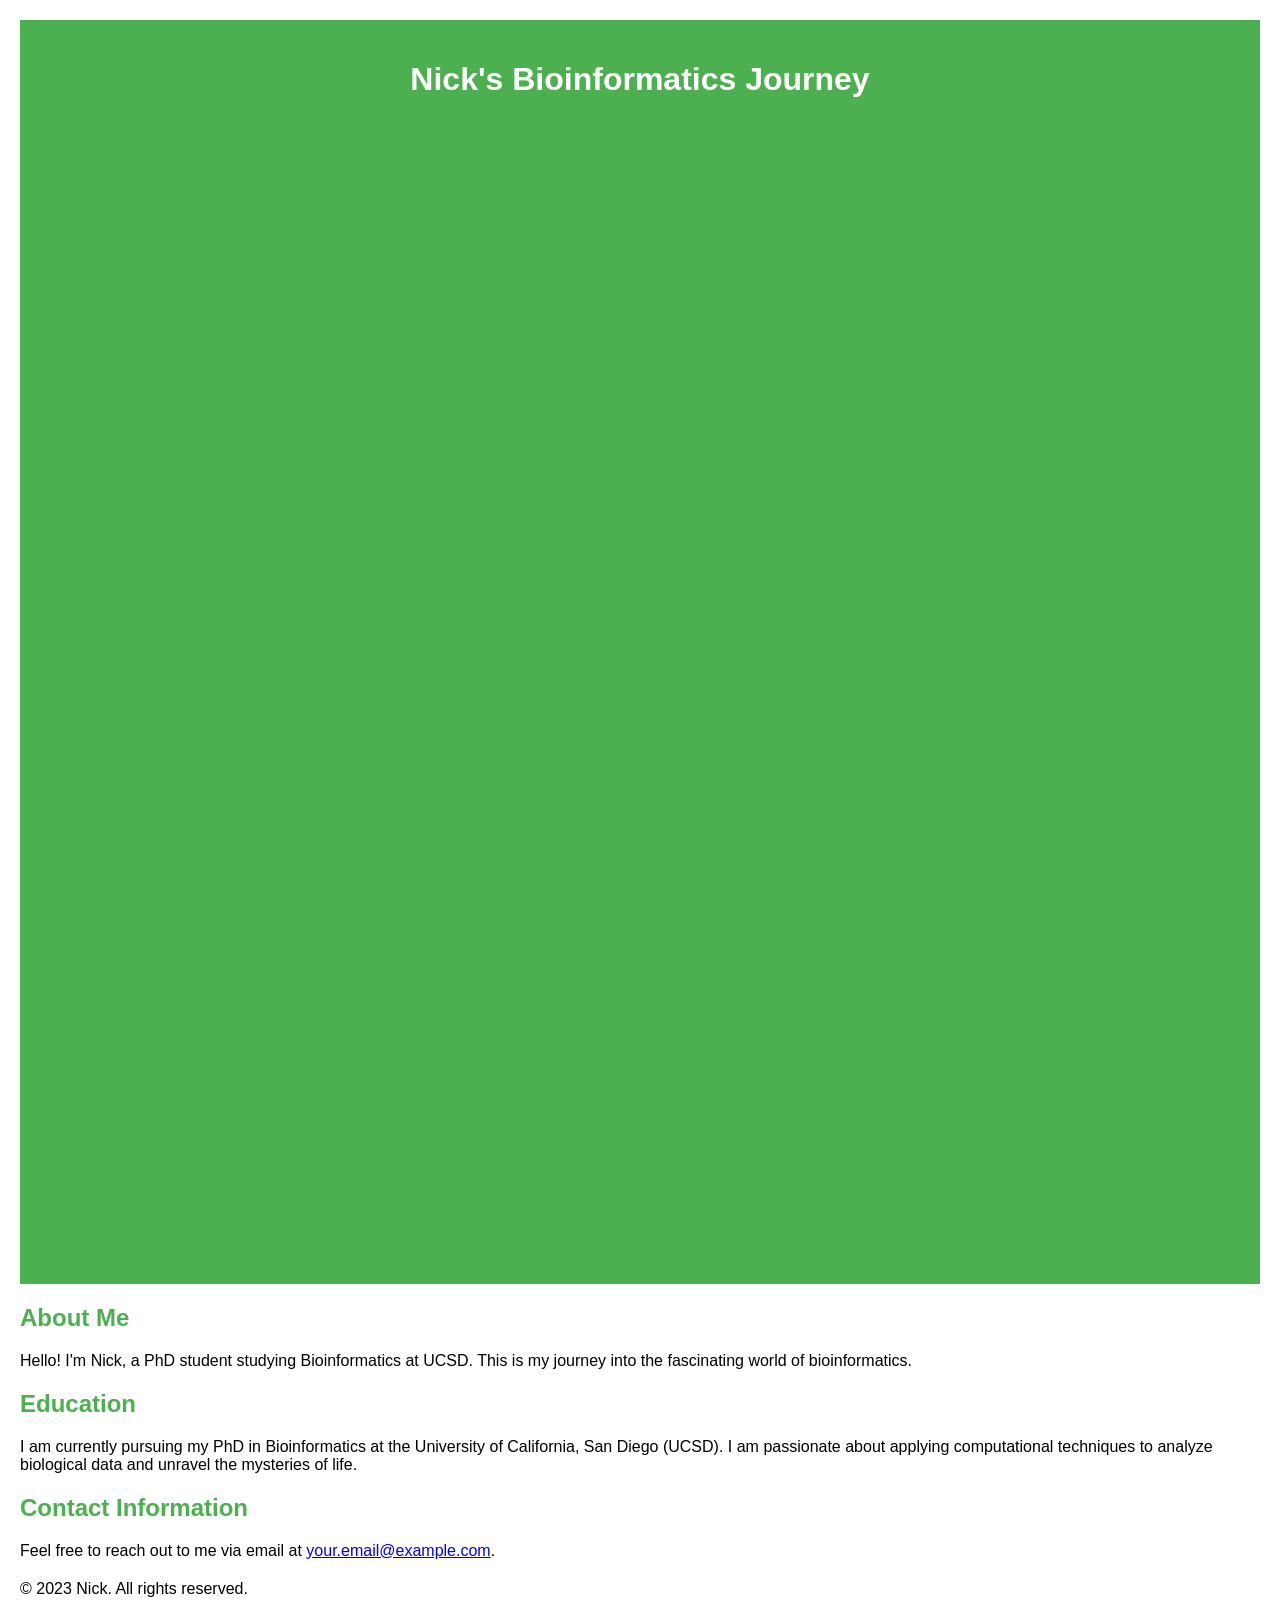
==== index.html @ 761d7674 "Renamed index" ====
<!DOCTYPE html>
<html lang="en">

<head>
    <meta charset="UTF-8">
    <meta name="viewport" content="width=device-width, initial-scale=1.0">
    <title>Nick's Bioinformatics Journey</title>
    <style>
        body {
            font-family: Arial, sans-serif;
            margin: 20px;
        }

        header {
            text-align: center;
            padding: 20px;
            background-color: #4CAF50;
            color: white;
        }

        h1 {
            color: white; /* Adjusted title text color */
        }

        iframe {
            width: 100%;
            height: 1100px;
            border: none;
            margin: 20px 0;
        }

        section {
            margin: 20px 0;
        }

        h2 {
            color: #4CAF50;
        }
    </style>
</head>

<body>
    <header>
        <h1>Nick's Bioinformatics Journey</h1>
        <iframe src="https://nick33333.github.io/" width="100%" height="1100px" frameborder="0" scrolling="no"></iframe>
    </header>

    <section>
        <h2>About Me</h2>
        <p>Hello! I'm Nick, a PhD student studying Bioinformatics at UCSD. This is my journey into the fascinating world of bioinformatics.</p>
    </section>

    <section>
        <h2>Education</h2>
        <p>I am currently pursuing my PhD in Bioinformatics at the University of California, San Diego (UCSD). I am passionate about applying computational techniques to analyze biological data and unravel the mysteries of life.</p>
    </section>

    <section>
        <h2>Contact Information</h2>
        <p>Feel free to reach out to me via email at <a href="mailto:your.email@example.com">your.email@example.com</a>.</p>
    </section>

    <footer>
        <p>&copy; 2023 Nick. All rights reserved.</p>
    </footer>
</
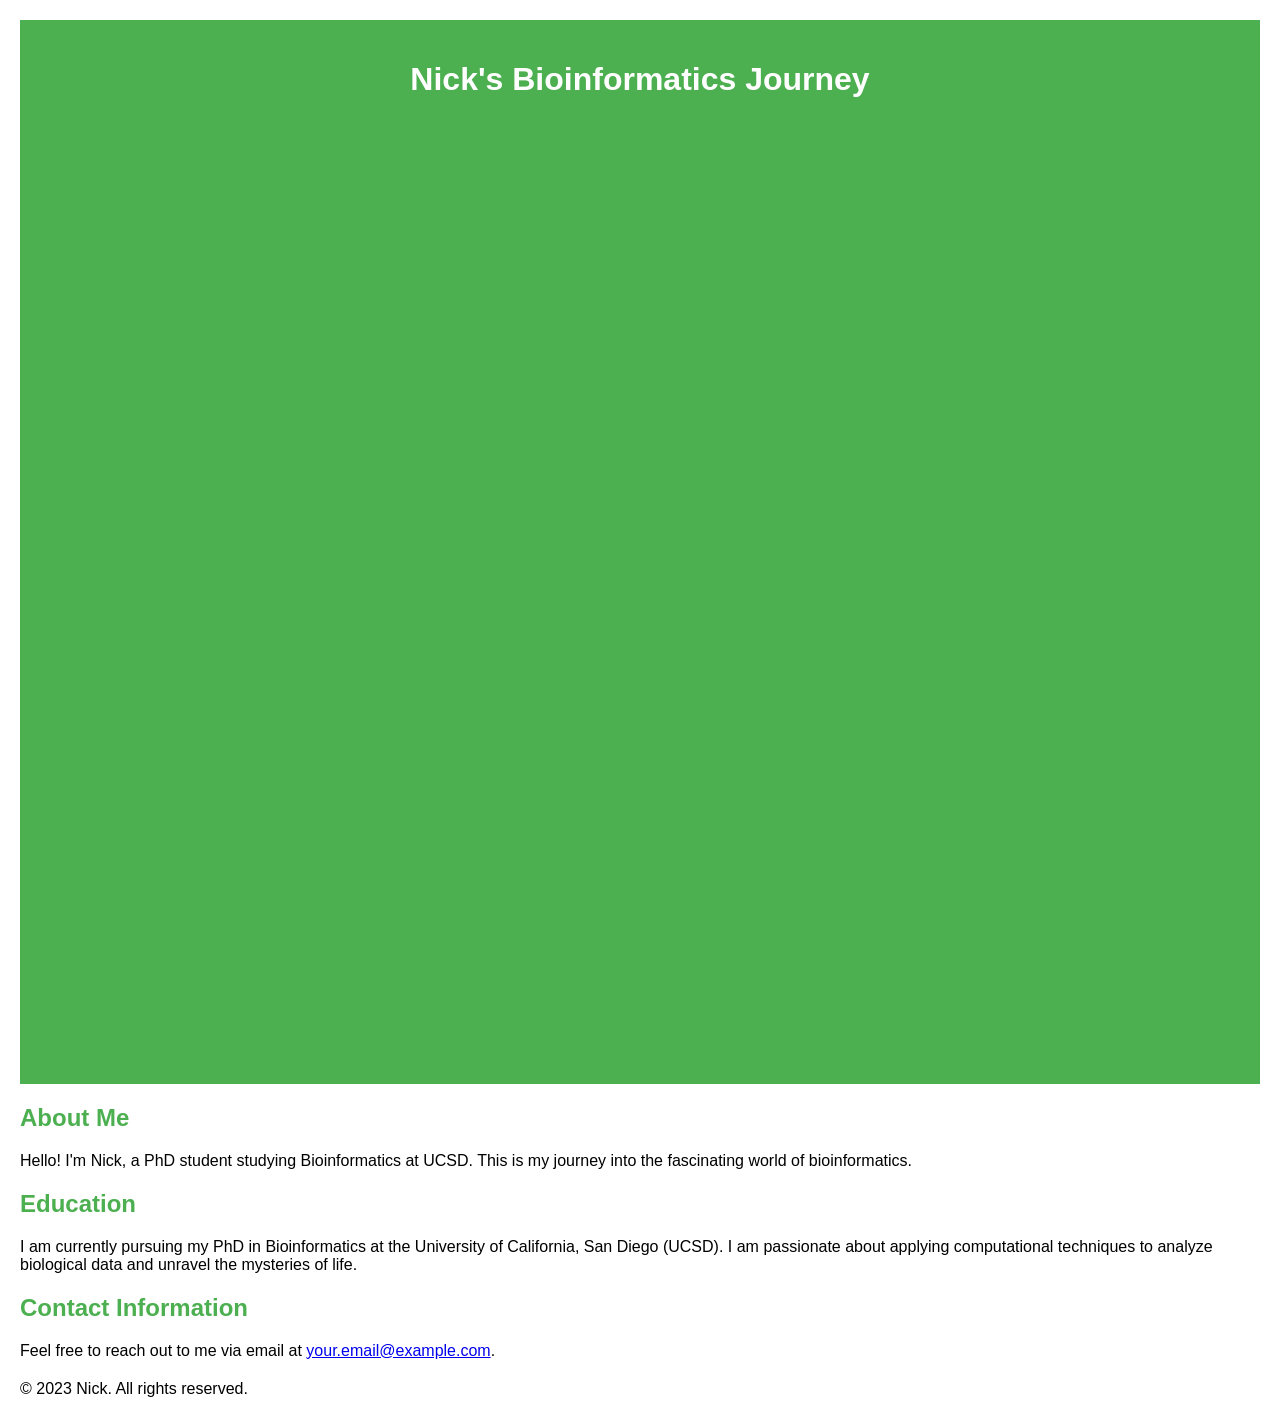
==== commit 0552b84f: "Update index.html" ====
--- a/index.html
+++ b/index.html
@@ -23,8 +23,8 @@
         }
 
         iframe {
-            width: 100%;
-            height: 1100px;
+            width: 80%;
+            height: 900px;
             border: none;
             margin: 20px 0;
         }
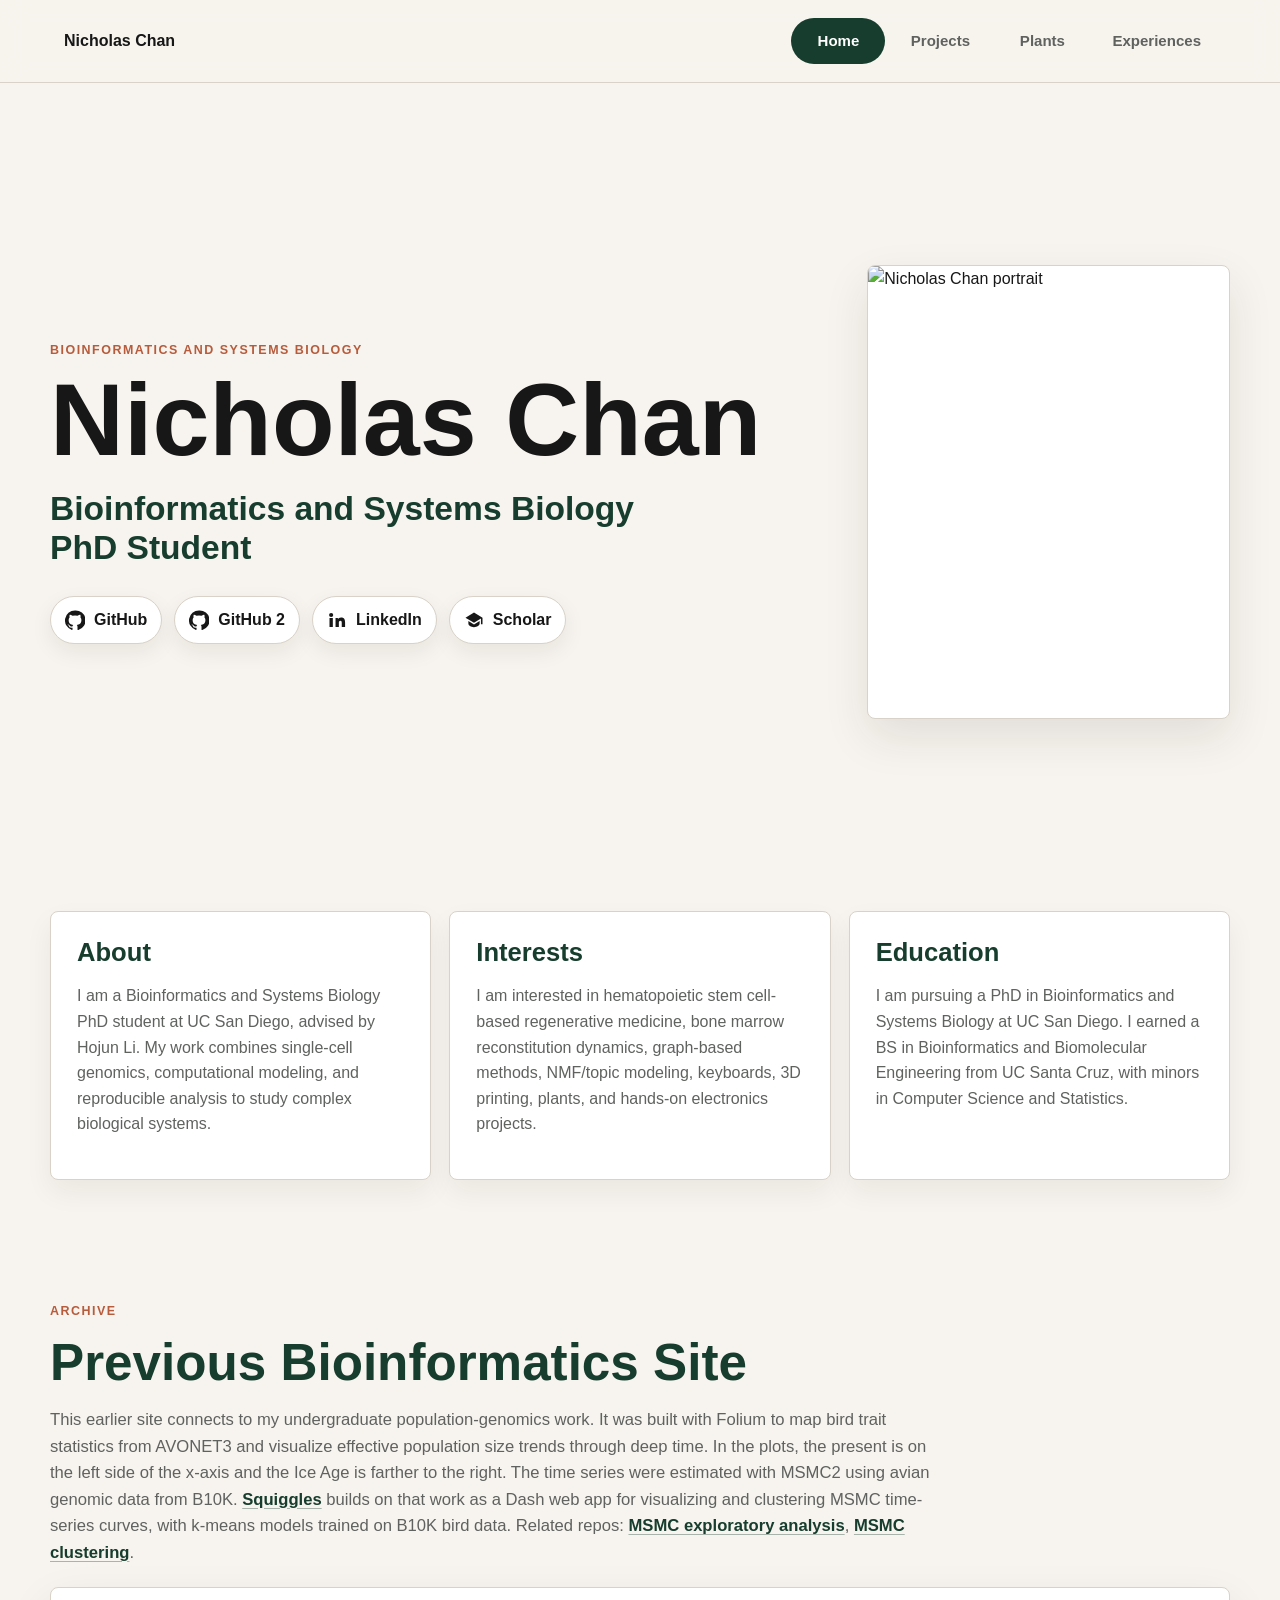
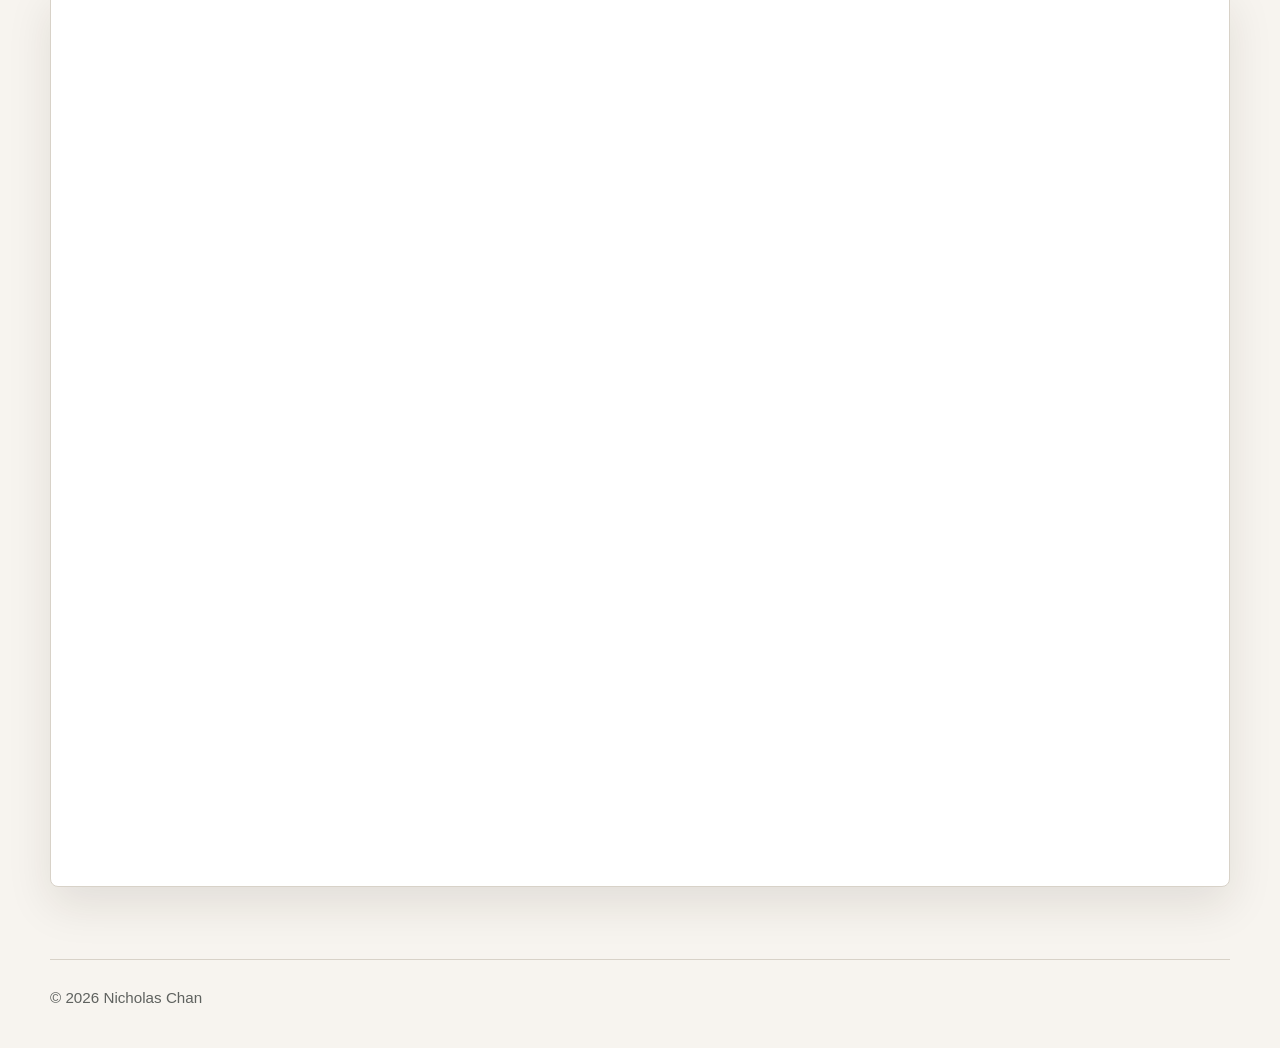
==== commit bb1080e3: "Build out personal website" ====
--- a/index.html
+++ b/index.html
@@ -4,63 +4,87 @@
 <head>
     <meta charset="UTF-8">
     <meta name="viewport" content="width=device-width, initial-scale=1.0">
-    <title>Nick's Bioinformatics Journey</title>
-    <style>
-        body {
-            font-family: Arial, sans-serif;
-            margin: 20px;
-        }
-
-        header {
-            text-align: center;
-            padding: 20px;
-            background-color: #4CAF50;
-            color: white;
-        }
-
-        h1 {
-            color: white; /* Adjusted title text color */
-        }
-
-        iframe {
-            width: 80%;
-            height: 900px;
-            border: none;
-            margin: 20px 0;
-        }
-
-        section {
-            margin: 20px 0;
-        }
-
-        h2 {
-            color: #4CAF50;
-        }
-    </style>
+    <title>Nicholas Chan | Bioinformatics PhD Student</title>
+    <link rel="stylesheet" href="styles.css">
 </head>
 
 <body>
-    <header>
-        <h1>Nick's Bioinformatics Journey</h1>
-        <iframe src="https://nick33333.github.io/" width="100%" height="1100px" frameborder="0" scrolling="no"></iframe>
+    <header class="site-header">
+        <a class="brand" href="index.html">Nicholas Chan</a>
+        <nav class="tabs" aria-label="Primary navigation">
+            <a class="tab active" href="index.html">Home</a>
+            <a class="tab" href="projects.html">Projects</a>
+            <a class="tab" href="plants.html">Plants</a>
+            <a class="tab" href="experiences.html">Experiences</a>
+        </nav>
     </header>
 
-    <section>
-        <h2>About Me</h2>
-        <p>Hello! I'm Nick, a PhD student studying Bioinformatics at UCSD. This is my journey into the fascinating world of bioinformatics.</p>
-    </section>
+    <main>
+        <section class="hero">
+            <div class="hero-copy">
+                <p class="eyebrow">Bioinformatics and Systems Biology</p>
+                <h1>Nicholas Chan</h1>
+                <p class="position">Bioinformatics and Systems Biology PhD Student</p>
+                <div class="social-links" aria-label="Profile links">
+                    <a href="https://github.com/nickchan7777777?tab=repositories" aria-label="GitHub profile for nickchan7777777">
+                        <svg viewBox="0 0 24 24" aria-hidden="true">
+                            <path d="M12 .5a12 12 0 0 0-3.79 23.39c.6.11.82-.26.82-.58v-2.04c-3.34.73-4.04-1.42-4.04-1.42-.55-1.38-1.34-1.75-1.34-1.75-1.09-.75.08-.74.08-.74 1.2.08 1.84 1.24 1.84 1.24 1.08 1.84 2.82 1.31 3.51 1 .11-.78.42-1.31.76-1.61-2.67-.3-5.47-1.33-5.47-5.93 0-1.31.47-2.38 1.24-3.22-.12-.3-.54-1.53.12-3.18 0 0 1-.32 3.3 1.23a11.42 11.42 0 0 1 6.01 0c2.29-1.55 3.3-1.23 3.3-1.23.66 1.65.24 2.88.12 3.18.77.84 1.23 1.91 1.23 3.22 0 4.61-2.81 5.62-5.49 5.92.43.37.81 1.1.81 2.22v3.29c0 .32.22.69.83.57A12 12 0 0 0 12 .5Z"/>
+                        </svg>
+                        GitHub
+                    </a>
+                    <a href="https://github.com/nick33333?tab=repositories" aria-label="GitHub profile for nick33333">
+                        <svg viewBox="0 0 24 24" aria-hidden="true">
+                            <path d="M12 .5a12 12 0 0 0-3.79 23.39c.6.11.82-.26.82-.58v-2.04c-3.34.73-4.04-1.42-4.04-1.42-.55-1.38-1.34-1.75-1.34-1.75-1.09-.75.08-.74.08-.74 1.2.08 1.84 1.24 1.84 1.24 1.08 1.84 2.82 1.31 3.51 1 .11-.78.42-1.31.76-1.61-2.67-.3-5.47-1.33-5.47-5.93 0-1.31.47-2.38 1.24-3.22-.12-.3-.54-1.53.12-3.18 0 0 1-.32 3.3 1.23a11.42 11.42 0 0 1 6.01 0c2.29-1.55 3.3-1.23 3.3-1.23.66 1.65.24 2.88.12 3.18.77.84 1.23 1.91 1.23 3.22 0 4.61-2.81 5.62-5.49 5.92.43.37.81 1.1.81 2.22v3.29c0 .32.22.69.83.57A12 12 0 0 0 12 .5Z"/>
+                        </svg>
+                        GitHub 2
+                    </a>
+                    <a href="https://www.linkedin.com/in/nick-chan-297449174/" aria-label="LinkedIn profile">
+                        <svg viewBox="0 0 24 24" aria-hidden="true">
+                            <path d="M4.98 3.5a2.5 2.5 0 1 1 0 5 2.5 2.5 0 0 1 0-5ZM3 9.5h4v11H3v-11Zm6.25 0h3.83v1.5h.06c.53-1.01 1.84-2.08 3.78-2.08 4.04 0 4.78 2.66 4.78 6.12v5.46h-4v-4.84c0-1.15-.02-2.64-1.61-2.64-1.61 0-1.86 1.26-1.86 2.56v4.92h-3.98v-11Z"/>
+                        </svg>
+                        LinkedIn
+                    </a>
+                    <a href="https://scholar.google.com/citations?user=asybickAAAAJ&hl=en&authuser=1" aria-label="Google Scholar profile">
+                        <svg viewBox="0 0 24 24" aria-hidden="true">
+                            <path d="M12 3 1.8 9.2 12 15.4l8.35-5.08V17h1.85V9.2L12 3Zm0 14.3L5.25 13.2v3.1c0 2.37 3.03 4.3 6.75 4.3s6.75-1.93 6.75-4.3v-3.1L12 17.3Z"/>
+                        </svg>
+                        Scholar
+                    </a>
+                </div>
+            </div>
+            <div class="portrait-slot">
+                <img src="pics/nick_profile.png" alt="Nicholas Chan portrait">
+            </div>
+        </section>
 
-    <section>
-        <h2>Education</h2>
-        <p>I am currently pursuing my PhD in Bioinformatics at the University of California, San Diego (UCSD). I am passionate about applying computational techniques to analyze biological data and unravel the mysteries of life.</p>
-    </section>
+        <section class="bio-grid" aria-label="Biography">
+            <article>
+                <h2>About</h2>
+                <p>I am a Bioinformatics and Systems Biology PhD student at UC San Diego, advised by Hojun Li. My work combines single-cell genomics, computational modeling, and reproducible analysis to study complex biological systems.</p>
+            </article>
+            <article>
+                <h2>Interests</h2>
+                <p>I am interested in hematopoietic stem cell-based regenerative medicine, bone marrow reconstitution dynamics, graph-based methods, NMF/topic modeling, keyboards, 3D printing, plants, and hands-on electronics projects.</p>
+            </article>
+            <article>
+                <h2>Education</h2>
+                <p>I am pursuing a PhD in Bioinformatics and Systems Biology at UC San Diego. I earned a BS in Bioinformatics and Biomolecular Engineering from UC Santa Cruz, with minors in Computer Science and Statistics.</p>
+            </article>
+        </section>
 
-    <section>
-        <h2>Contact Information</h2>
-        <p>Feel free to reach out to me via email at <a href="mailto:your.email@example.com">your.email@example.com</a>.</p>
-    </section>
+        <section class="embedded-site" aria-labelledby="embedded-title">
+            <div class="section-heading">
+                <p class="eyebrow">Archive</p>
+                <h2 id="embedded-title">Previous Bioinformatics Site</h2>
+                <p class="section-caption">This earlier site connects to my undergraduate population-genomics work. It was built with Folium to map bird trait statistics from AVONET3 and visualize effective population size trends through deep time. In the plots, the present is on the left side of the x-axis and the Ice Age is farther to the right. The time series were estimated with MSMC2 using avian genomic data from B10K. <a href="https://github.com/nick33333/squiggles">Squiggles</a> builds on that work as a Dash web app for visualizing and clustering MSMC time-series curves, with k-means models trained on B10K bird data. Related repos: <a href="https://github.com/nick33333/MSMC_exploratory_analysis">MSMC exploratory analysis</a>, <a href="https://github.com/nick33333/MSMC_clustering">MSMC clustering</a>.</p>
+            </div>
+            <iframe src="https://nick33333.github.io/" title="Embedded bioinformatics journey website" scrolling="no"></iframe>
+        </section>
+    </main>
 
     <footer>
-        <p>&copy; 2023 Nick. All rights reserved.</p>
+        <p>&copy; 2026 Nicholas Chan</p>
     </footer>
-</
+</body>
+
+</html>
--- a/styles.css
+++ b/styles.css
@@ -0,0 +1,561 @@
+:root {
+    --bg: #f7f4ef;
+    --surface: #ffffff;
+    --ink: #171717;
+    --muted: #5f625f;
+    --line: #d8d2c8;
+    --green: #2f6b4f;
+    --green-dark: #163d2d;
+    --clay: #b65b3b;
+    --blue: #2f5e88;
+    --shadow: 0 18px 45px rgba(35, 29, 20, 0.1);
+}
+
+* {
+    box-sizing: border-box;
+}
+
+body {
+    margin: 0;
+    background: var(--bg);
+    color: var(--ink);
+    font-family: Arial, Helvetica, sans-serif;
+    line-height: 1.6;
+}
+
+a {
+    color: inherit;
+}
+
+.site-header {
+    position: sticky;
+    top: 0;
+    z-index: 10;
+    display: flex;
+    align-items: center;
+    justify-content: space-between;
+    gap: 24px;
+    padding: 18px clamp(18px, 5vw, 64px);
+    background: rgba(247, 244, 239, 0.94);
+    border-bottom: 1px solid var(--line);
+    backdrop-filter: blur(12px);
+}
+
+.brand {
+    font-weight: 800;
+    text-decoration: none;
+    letter-spacing: 0;
+}
+
+.tabs {
+    display: flex;
+    align-items: center;
+    gap: 8px;
+}
+
+.tab {
+    min-width: 94px;
+    padding: 10px 14px;
+    border: 1px solid transparent;
+    border-radius: 999px;
+    color: var(--muted);
+    font-size: 0.94rem;
+    font-weight: 700;
+    text-align: center;
+    text-decoration: none;
+}
+
+.tab:hover,
+.tab.active {
+    background: var(--green-dark);
+    color: #fff;
+}
+
+main {
+    width: min(1180px, calc(100% - 36px));
+    margin: 0 auto;
+}
+
+.hero {
+    display: grid;
+    grid-template-columns: minmax(0, 1.35fr) minmax(260px, 0.65fr);
+    gap: clamp(28px, 5vw, 72px);
+    align-items: center;
+    min-height: calc(100vh - 82px);
+    padding: clamp(42px, 8vw, 88px) 0;
+}
+
+.hero-copy h1,
+.page-intro h1 {
+    max-width: 780px;
+    margin: 0;
+    color: var(--ink);
+    font-size: clamp(3.2rem, 8vw, 7.2rem);
+    line-height: 0.92;
+    letter-spacing: 0;
+}
+
+.eyebrow,
+.project-type,
+.experience-date {
+    margin: 0 0 12px;
+    color: var(--clay);
+    font-size: 0.78rem;
+    font-weight: 800;
+    letter-spacing: 0.12em;
+    text-transform: uppercase;
+}
+
+.position {
+    max-width: 650px;
+    margin: 22px 0 28px;
+    color: var(--green-dark);
+    font-size: clamp(1.25rem, 3vw, 2.1rem);
+    font-weight: 800;
+    line-height: 1.18;
+}
+
+.social-links {
+    display: flex;
+    flex-wrap: wrap;
+    gap: 12px;
+}
+
+.social-links a {
+    display: inline-flex;
+    align-items: center;
+    gap: 9px;
+    min-height: 44px;
+    padding: 10px 14px;
+    border: 1px solid var(--line);
+    border-radius: 999px;
+    background: var(--surface);
+    color: var(--ink);
+    font-weight: 800;
+    text-decoration: none;
+    box-shadow: 0 8px 22px rgba(35, 29, 20, 0.07);
+}
+
+.social-links svg {
+    width: 20px;
+    height: 20px;
+    fill: currentColor;
+}
+
+.portrait-slot {
+    aspect-ratio: 4 / 5;
+    width: min(100%, 390px);
+    justify-self: end;
+    border: 1px solid var(--line);
+    border-radius: 8px;
+    background: var(--surface);
+    overflow: hidden;
+    box-shadow: var(--shadow);
+}
+
+.portrait-slot img {
+    width: 100%;
+    height: 100%;
+    display: block;
+    object-fit: cover;
+}
+
+.bio-grid {
+    display: grid;
+    grid-template-columns: repeat(3, minmax(0, 1fr));
+    gap: 18px;
+    padding: 10px 0 clamp(48px, 8vw, 86px);
+}
+
+.bio-grid article {
+    min-height: 210px;
+    padding: 26px;
+    border: 1px solid var(--line);
+    border-radius: 8px;
+    background: var(--surface);
+    box-shadow: 0 12px 28px rgba(35, 29, 20, 0.06);
+}
+
+h2 {
+    margin: 0 0 12px;
+    color: var(--green-dark);
+    font-size: clamp(1.35rem, 2vw, 1.8rem);
+    line-height: 1.15;
+}
+
+p {
+    color: var(--muted);
+}
+
+.embedded-site {
+    padding: 36px 0 72px;
+}
+
+.section-heading {
+    margin-bottom: 20px;
+}
+
+.section-heading h2 {
+    font-size: clamp(2rem, 4vw, 3.6rem);
+}
+
+.section-caption {
+    max-width: 900px;
+    margin: 14px 0 0;
+    font-size: 1.04rem;
+}
+
+.section-caption a,
+.project-copy a {
+    color: var(--green-dark);
+    font-weight: 800;
+    text-decoration-color: rgba(22, 61, 45, 0.35);
+    text-underline-offset: 3px;
+}
+
+iframe {
+    display: block;
+    width: 100%;
+    min-height: 900px;
+    border: 1px solid var(--line);
+    border-radius: 8px;
+    background: var(--surface);
+    box-shadow: var(--shadow);
+}
+
+.page-intro {
+    padding: clamp(54px, 10vw, 112px) 0 clamp(28px, 6vw, 64px);
+}
+
+.page-intro p:last-child {
+    max-width: 720px;
+    margin: 24px 0 0;
+    font-size: 1.15rem;
+}
+
+.project-stack {
+    display: grid;
+    gap: 36px;
+    padding-bottom: 84px;
+}
+
+.project-row,
+.plant-feature {
+    display: grid;
+    grid-template-columns: minmax(0, 0.92fr) minmax(300px, 1.08fr);
+    gap: clamp(20px, 4vw, 52px);
+    align-items: center;
+    padding: clamp(18px, 3vw, 32px);
+    border: 1px solid var(--line);
+    border-radius: 8px;
+    background: var(--surface);
+    box-shadow: 0 14px 34px rgba(35, 29, 20, 0.07);
+}
+
+.project-row.reverse .project-copy {
+    order: 2;
+}
+
+.project-row.reverse .carousel {
+    order: 1;
+}
+
+.project-copy h2 {
+    margin-bottom: 14px;
+    font-size: clamp(2rem, 4vw, 4rem);
+}
+
+.project-copy p:last-child {
+    margin: 0;
+    font-size: 1.05rem;
+}
+
+.carousel {
+    position: relative;
+    min-height: 330px;
+    border: 1px solid var(--line);
+    border-radius: 6px;
+    background: #eee9df;
+    overflow: hidden;
+}
+
+.carousel.large {
+    min-height: 520px;
+}
+
+.carousel-track {
+    position: absolute;
+    inset: 0;
+}
+
+.carousel-track img {
+    position: absolute;
+    inset: 0;
+    display: block;
+    width: 100%;
+    height: 100%;
+    min-height: 330px;
+    object-fit: cover;
+    opacity: 0;
+    transition: opacity 180ms ease;
+}
+
+.carousel-track img[src*="CAD"],
+.carousel-track img[src*="Onshape"] {
+    object-fit: contain;
+    padding: 18px;
+    background: #fff;
+}
+
+.carousel-track img.rotate-ccw {
+    width: 100%;
+    height: 100%;
+    object-fit: contain;
+    padding: 18px;
+    background: #eee9df;
+    transform: rotate(-90deg);
+}
+
+.carousel.large .carousel-track img {
+    min-height: 520px;
+}
+
+.carousel-track img.active {
+    opacity: 1;
+}
+
+.carousel-controls {
+    position: absolute;
+    right: 14px;
+    bottom: 14px;
+    display: flex;
+    align-items: center;
+    gap: 8px;
+    padding: 8px;
+    border: 1px solid rgba(255, 255, 255, 0.38);
+    border-radius: 999px;
+    background: rgba(23, 23, 23, 0.72);
+    color: #fff;
+    backdrop-filter: blur(10px);
+}
+
+.carousel-controls button {
+    display: grid;
+    place-items: center;
+    width: 34px;
+    height: 34px;
+    border: 0;
+    border-radius: 999px;
+    background: rgba(255, 255, 255, 0.18);
+    color: #fff;
+    font-size: 1rem;
+    font-weight: 800;
+    cursor: pointer;
+}
+
+.carousel-controls button:hover {
+    background: rgba(255, 255, 255, 0.28);
+}
+
+.carousel-controls span {
+    min-width: 46px;
+    color: #fff;
+    font-size: 0.82rem;
+    font-weight: 800;
+    text-align: center;
+}
+
+.plant-feature {
+    margin-bottom: 84px;
+}
+
+.plant-copy h2 {
+    margin-bottom: 14px;
+    font-size: clamp(2rem, 4vw, 4rem);
+}
+
+.plant-copy p:last-child {
+    margin: 0;
+    font-size: 1.05rem;
+}
+
+.timeline {
+    position: relative;
+    display: grid;
+    gap: 28px;
+    padding-bottom: 84px;
+}
+
+.timeline::before {
+    content: "";
+    position: absolute;
+    top: 8px;
+    bottom: 84px;
+    left: 15px;
+    width: 2px;
+    background: var(--line);
+}
+
+.timeline-period {
+    position: relative;
+    display: grid;
+    grid-template-columns: 32px minmax(0, 1fr);
+    gap: 22px;
+}
+
+.timeline-marker {
+    position: relative;
+    z-index: 1;
+    width: 32px;
+    height: 32px;
+    border: 7px solid var(--bg);
+    border-radius: 999px;
+    background: var(--green-dark);
+    box-shadow: inset 0 0 0 2px var(--surface);
+}
+
+.timeline-content {
+    padding: 28px;
+    border: 1px solid var(--line);
+    border-radius: 8px;
+    background: var(--surface);
+    box-shadow: 0 14px 34px rgba(35, 29, 20, 0.07);
+}
+
+.timeline-content > p:last-of-type {
+    max-width: 850px;
+}
+
+.timeline-items {
+    display: grid;
+    gap: 0;
+    margin: 26px 0 0 24px;
+    border-top: 1px solid var(--line);
+}
+
+.timeline-items section {
+    display: grid;
+    grid-template-columns: minmax(180px, 0.36fr) minmax(0, 0.64fr);
+    gap: 20px;
+    padding: 18px 0;
+    border-bottom: 1px solid var(--line);
+}
+
+.timeline-items h3 {
+    grid-column: 1;
+    margin: 0;
+    color: var(--green-dark);
+    font-size: 1.08rem;
+    line-height: 1.2;
+}
+
+.timeline-items section > p:first-child {
+    grid-column: 1;
+    margin-bottom: 6px;
+}
+
+.timeline-items section > p:last-child {
+    grid-column: 2;
+    grid-row: 1 / span 2;
+    align-self: center;
+}
+
+.timeline-items p:last-child {
+    margin-bottom: 0;
+}
+
+footer {
+    width: min(1180px, calc(100% - 36px));
+    margin: 0 auto;
+    padding: 26px 0 38px;
+    border-top: 1px solid var(--line);
+}
+
+footer p {
+    margin: 0;
+    font-size: 0.95rem;
+}
+
+@media (max-width: 820px) {
+    .site-header {
+        position: static;
+        align-items: flex-start;
+        flex-direction: column;
+    }
+
+    .tabs {
+        width: 100%;
+        overflow-x: auto;
+        padding-bottom: 2px;
+    }
+
+    .tab {
+        min-width: 108px;
+    }
+
+    .hero,
+    .project-row,
+    .plant-feature,
+    .timeline-items section,
+    .timeline-items,
+    .bio-grid {
+        grid-template-columns: 1fr;
+    }
+
+    .timeline-items {
+        margin-left: 0;
+    }
+
+    .timeline-items h3,
+    .timeline-items section > p:first-child,
+    .timeline-items section > p:last-child {
+        grid-column: 1;
+        grid-row: auto;
+    }
+
+    .hero {
+        min-height: auto;
+    }
+
+    .portrait-slot {
+        justify-self: stretch;
+        width: 100%;
+        max-width: 420px;
+    }
+
+    .project-row.reverse .project-copy,
+    .project-row.reverse .carousel {
+        order: initial;
+    }
+
+    .carousel,
+    .carousel.large {
+        min-height: 240px;
+    }
+
+    .carousel-track img,
+    .carousel.large .carousel-track img {
+        min-height: 240px;
+    }
+}
+
+@media (max-width: 520px) {
+    main,
+    footer {
+        width: min(100% - 28px, 1180px);
+    }
+
+    .site-header {
+        padding: 16px 14px;
+    }
+
+    .hero-copy h1,
+    .page-intro h1 {
+        font-size: 3rem;
+    }
+
+    .social-links a {
+        flex: 1 1 140px;
+        justify-content: center;
+    }
+}
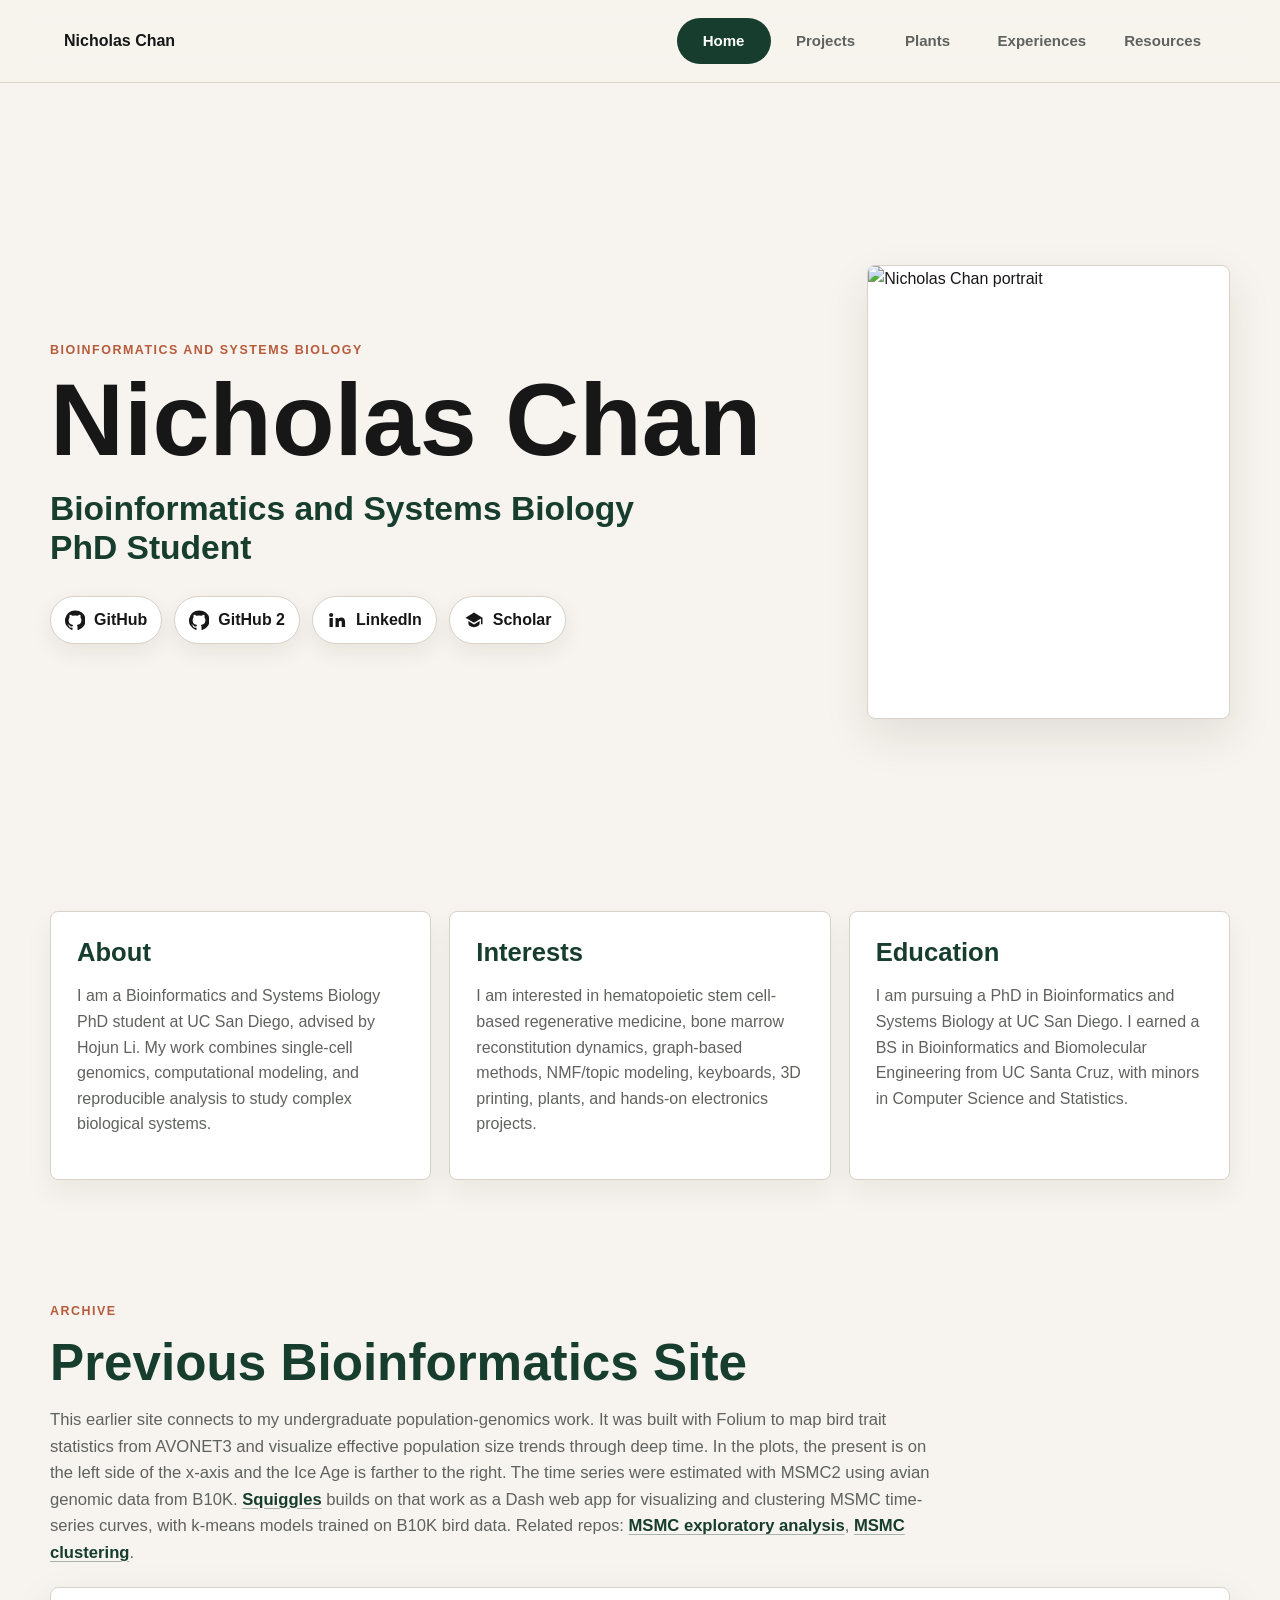
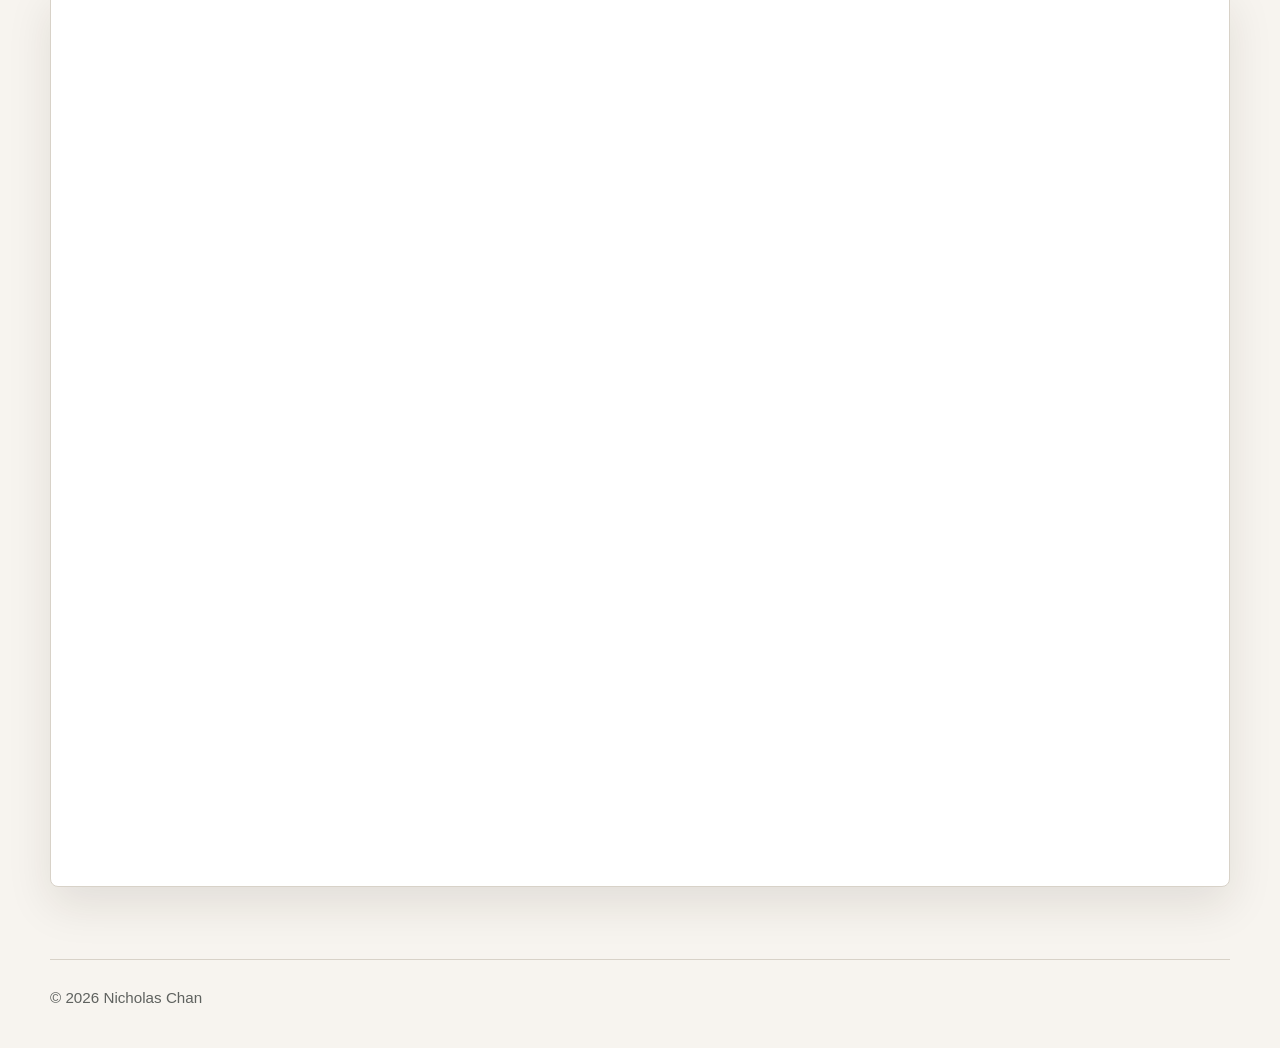
==== commit e0dc3c3f: "Add HPC resource page" ====
--- a/index.html
+++ b/index.html
@@ -16,6 +16,7 @@
             <a class="tab" href="projects.html">Projects</a>
             <a class="tab" href="plants.html">Plants</a>
             <a class="tab" href="experiences.html">Experiences</a>
+            <a class="tab" href="resources.html">Resources</a>
         </nav>
     </header>
 
--- a/styles.css
+++ b/styles.css
@@ -464,6 +464,86 @@
     margin-bottom: 0;
 }
 
+.docs-layout {
+    display: grid;
+    grid-template-columns: 240px minmax(0, 1fr);
+    gap: 34px;
+    align-items: start;
+    padding-bottom: 84px;
+}
+
+.docs-sidebar {
+    position: sticky;
+    top: 92px;
+    display: grid;
+    gap: 8px;
+    padding: 16px;
+    border: 1px solid var(--line);
+    border-radius: 8px;
+    background: var(--surface);
+    box-shadow: 0 12px 28px rgba(35, 29, 20, 0.06);
+}
+
+.docs-sidebar a {
+    padding: 9px 10px;
+    border-radius: 6px;
+    color: var(--muted);
+    font-weight: 800;
+    text-decoration: none;
+}
+
+.docs-sidebar a:hover {
+    background: var(--bg);
+    color: var(--green-dark);
+}
+
+.docs-content {
+    display: grid;
+    gap: 24px;
+}
+
+.docs-content > section {
+    padding: 28px;
+    border: 1px solid var(--line);
+    border-radius: 8px;
+    background: var(--surface);
+    box-shadow: 0 14px 34px rgba(35, 29, 20, 0.07);
+}
+
+.resource-actions {
+    display: flex;
+    flex-wrap: wrap;
+    gap: 12px;
+}
+
+.resource-button {
+    display: inline-flex;
+    align-items: center;
+    justify-content: center;
+    min-height: 44px;
+    padding: 10px 16px;
+    border-radius: 999px;
+    background: var(--green-dark);
+    color: #fff;
+    font-weight: 800;
+    text-decoration: none;
+}
+
+.resource-button.secondary {
+    border: 1px solid var(--line);
+    background: var(--surface);
+    color: var(--green-dark);
+}
+
+.pdf-preview {
+    display: block;
+    width: 100%;
+    min-height: 720px;
+    border: 1px solid var(--line);
+    border-radius: 8px;
+    background: var(--bg);
+}
+
 footer {
     width: min(1180px, calc(100% - 36px));
     margin: 0 auto;
@@ -496,6 +576,7 @@
     .hero,
     .project-row,
     .plant-feature,
+    .docs-layout,
     .timeline-items section,
     .timeline-items,
     .bio-grid {
@@ -513,6 +594,14 @@
         grid-row: auto;
     }
 
+    .docs-sidebar {
+        position: static;
+    }
+
+    .pdf-preview {
+        min-height: 520px;
+    }
+
     .hero {
         min-height: auto;
     }
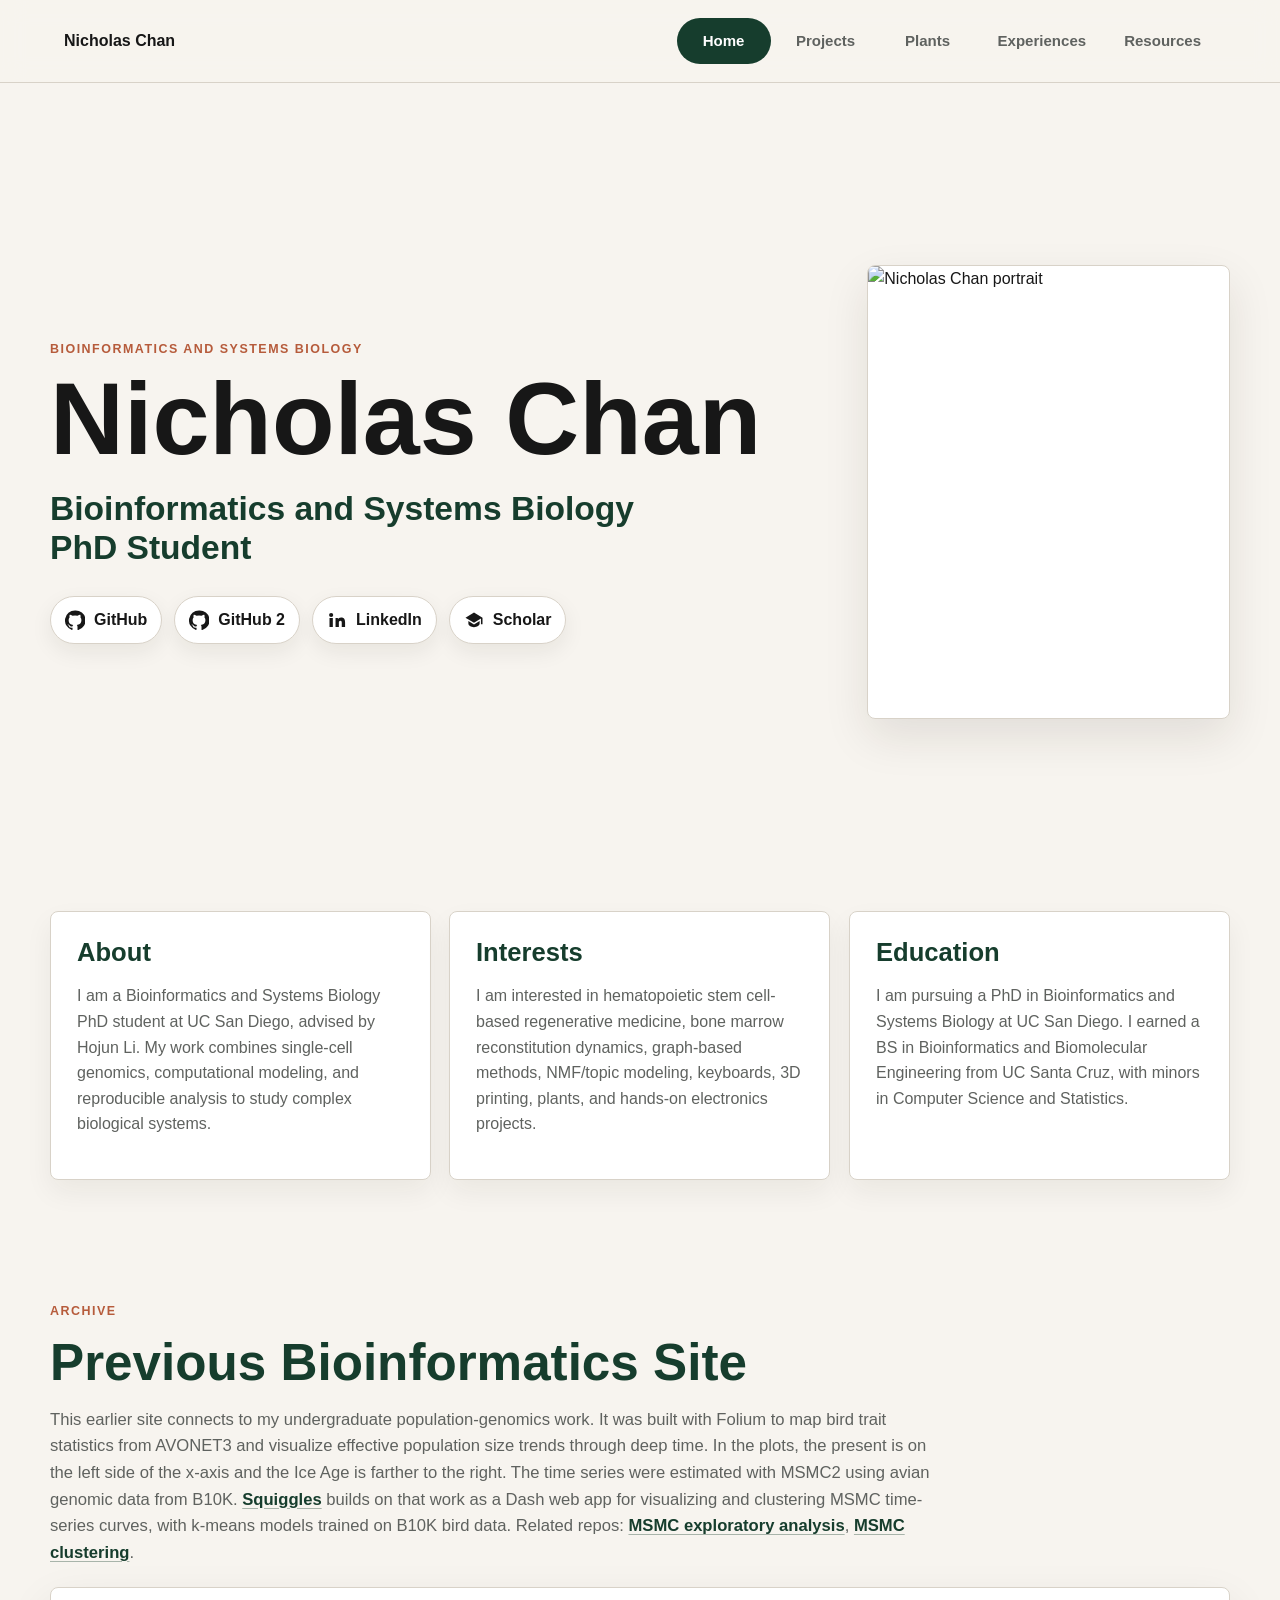
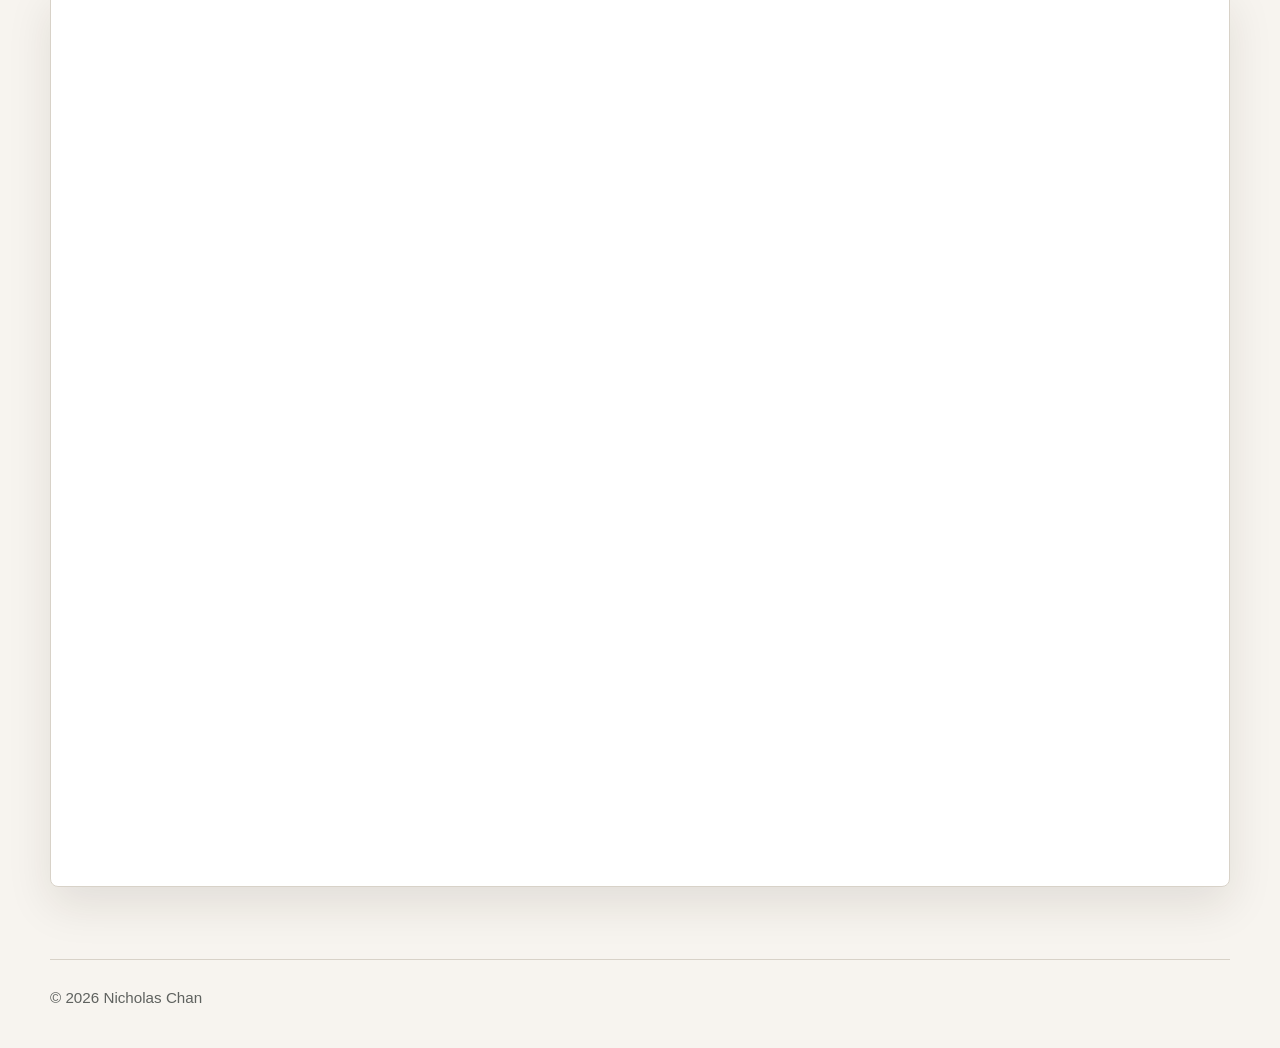
==== commit 1650f620: "Add scroll reveal animations" ====
--- a/index.html
+++ b/index.html
@@ -86,6 +86,7 @@
     <footer>
         <p>&copy; 2026 Nicholas Chan</p>
     </footer>
+    <script src="site.js"></script>
 </body>
 
 </html>
--- a/styles.css
+++ b/styles.css
@@ -544,6 +544,21 @@
     background: var(--bg);
 }
 
+[data-reveal] {
+    opacity: 0;
+    transform: translateY(28px);
+    transition:
+        opacity 700ms ease,
+        transform 700ms ease;
+    transition-delay: var(--reveal-delay, 0ms);
+    will-change: opacity, transform;
+}
+
+[data-reveal].is-visible {
+    opacity: 1;
+    transform: translateY(0);
+}
+
 footer {
     width: min(1180px, calc(100% - 36px));
     margin: 0 auto;
@@ -628,6 +643,15 @@
     }
 }
 
+@media (prefers-reduced-motion: reduce) {
+    [data-reveal] {
+        opacity: 1;
+        transform: none;
+        transition: none;
+        will-change: auto;
+    }
+}
+
 @media (max-width: 520px) {
     main,
     footer {
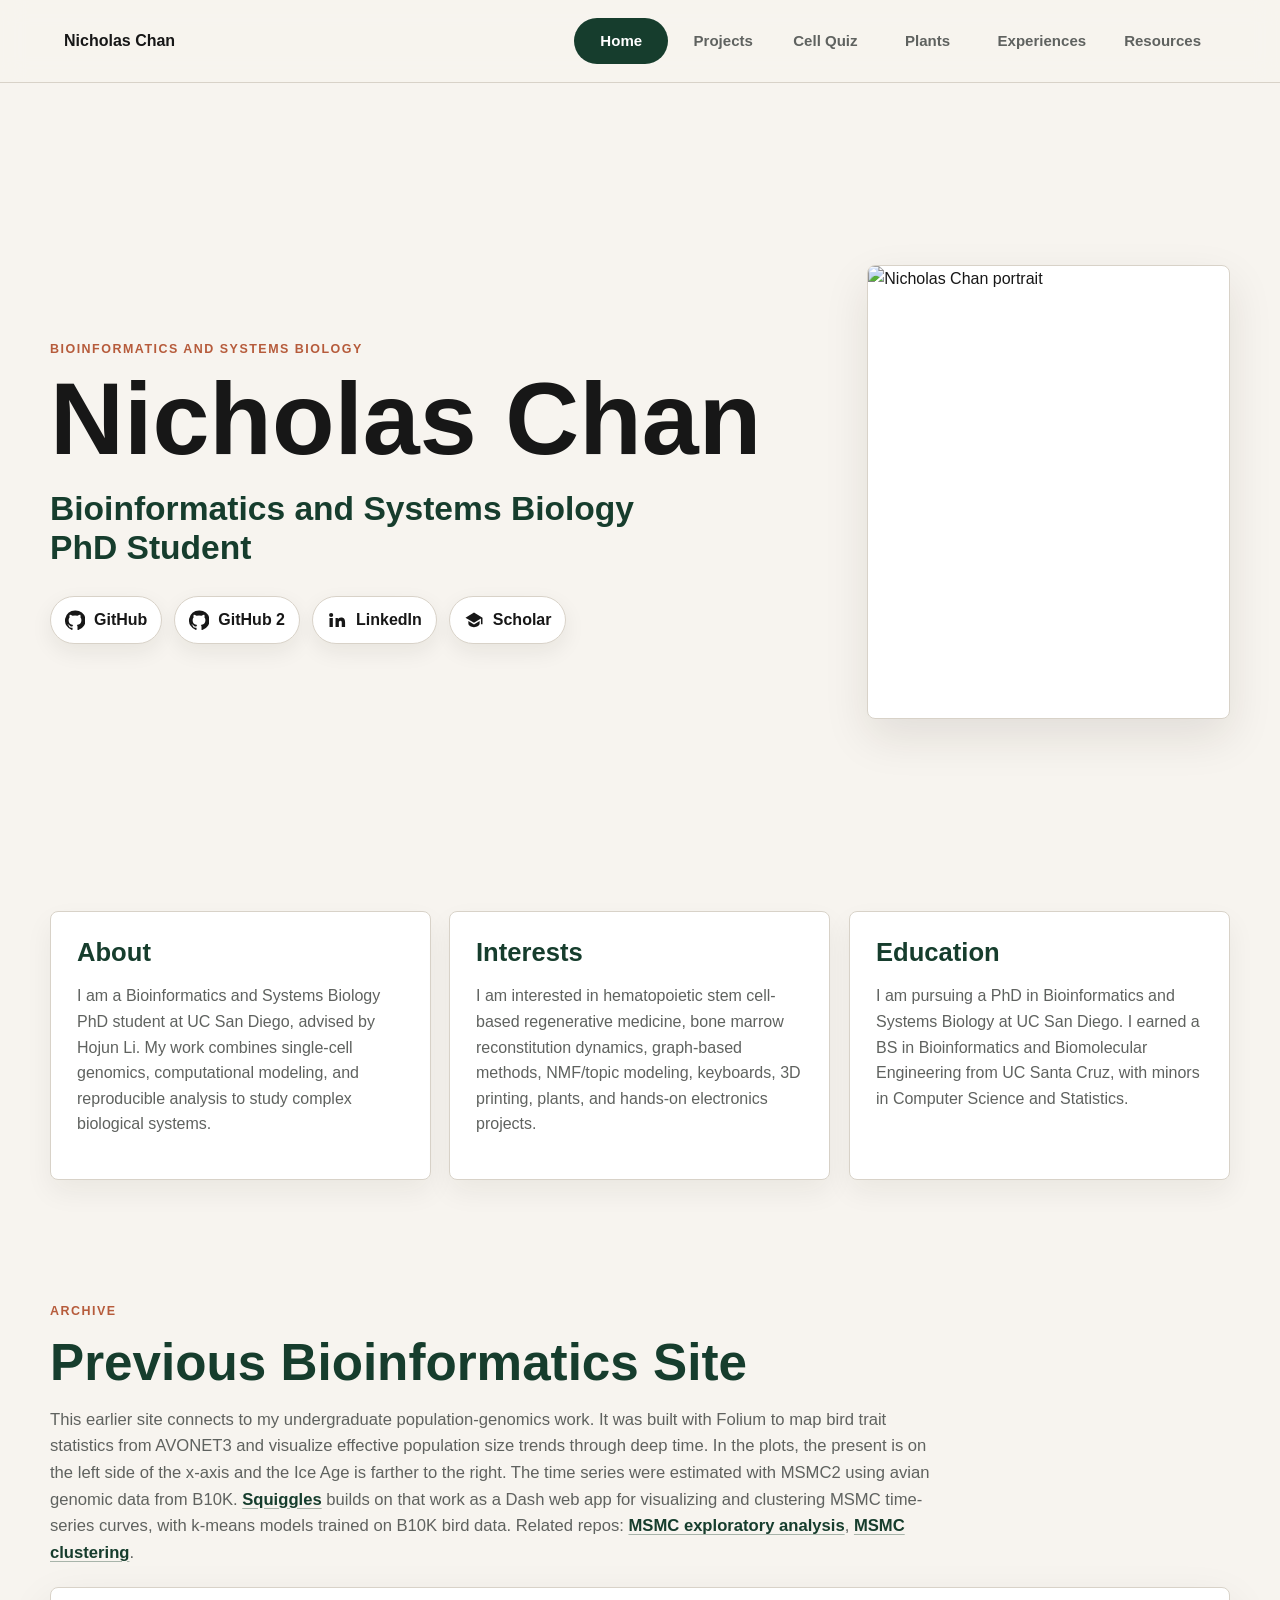
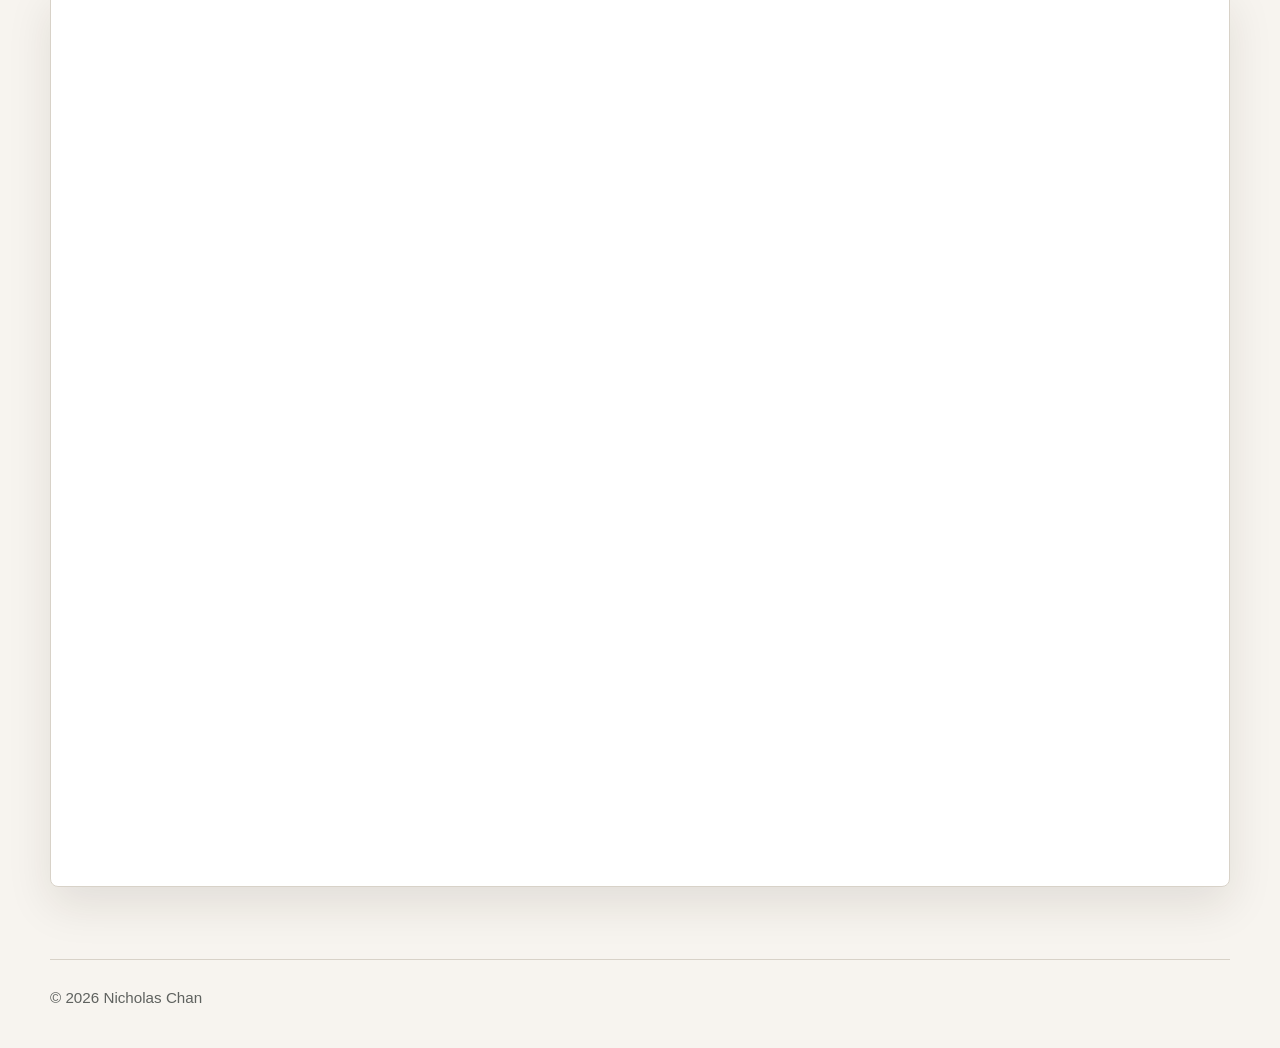
==== commit 43552951: "Add hematopoietic personality quiz page" ====
--- a/index.html
+++ b/index.html
@@ -14,6 +14,7 @@
         <nav class="tabs" aria-label="Primary navigation">
             <a class="tab active" href="index.html">Home</a>
             <a class="tab" href="projects.html">Projects</a>
+            <a class="tab" href="cell-quiz.html">Cell Quiz</a>
             <a class="tab" href="plants.html">Plants</a>
             <a class="tab" href="experiences.html">Experiences</a>
             <a class="tab" href="resources.html">Resources</a>
--- a/styles.css
+++ b/styles.css
@@ -374,6 +374,10 @@
     font-size: clamp(2rem, 4vw, 4rem);
 }
 
+.slide-title {
+    white-space: pre-line;
+}
+
 .plant-copy p:last-child {
     margin: 0;
     font-size: 1.05rem;
@@ -544,6 +548,515 @@
     background: var(--bg);
 }
 
+.quiz-lab {
+    position: relative;
+    margin-bottom: 84px;
+    padding: clamp(20px, 4vw, 32px);
+    border: 1px solid rgba(255, 255, 255, 0.28);
+    border-radius: 20px;
+    background:
+        radial-gradient(circle at top left, rgba(255, 220, 188, 0.28), transparent 28%),
+        radial-gradient(circle at bottom right, rgba(109, 180, 152, 0.24), transparent 30%),
+        linear-gradient(145deg, #163d2d 0%, #24546d 47%, #8d4b37 100%);
+    color: #fff;
+    overflow: hidden;
+    box-shadow: 0 24px 56px rgba(17, 25, 20, 0.22);
+}
+
+.quiz-lab::before,
+.quiz-lab::after {
+    content: "";
+    position: absolute;
+    inset: 0;
+    pointer-events: none;
+}
+
+.quiz-lab::before {
+    opacity: 0.3;
+    background:
+        radial-gradient(circle at 11% 20%, rgba(255, 210, 178, 0.34) 0 10px, transparent 11px),
+        radial-gradient(circle at 24% 31%, rgba(255, 210, 178, 0.28) 0 8px, transparent 9px),
+        radial-gradient(circle at 37% 18%, rgba(255, 210, 178, 0.24) 0 7px, transparent 8px),
+        radial-gradient(circle at 75% 74%, rgba(138, 217, 189, 0.28) 0 9px, transparent 10px),
+        radial-gradient(circle at 84% 61%, rgba(138, 217, 189, 0.24) 0 7px, transparent 8px),
+        url("data:image/svg+xml,%3Csvg xmlns='http://www.w3.org/2000/svg' viewBox='0 0 1200 900' fill='none'%3E%3Cg opacity='0.92'%3E%3Cpath d='M68 156C156 142 190 230 258 242C333 255 372 175 452 174C540 173 586 260 650 282C721 307 782 271 844 240C906 210 972 184 1112 212' stroke='%23ffe3cf' stroke-width='6' stroke-linecap='round'/%3E%3Cpath d='M252 241C226 276 204 318 172 350' stroke='%23ffe3cf' stroke-width='4' stroke-linecap='round'/%3E%3Cpath d='M448 174C420 132 396 100 350 78' stroke='%23ffe3cf' stroke-width='4' stroke-linecap='round'/%3E%3Cpath d='M646 280C626 335 598 378 560 420' stroke='%23ffe3cf' stroke-width='4' stroke-linecap='round'/%3E%3Cpath d='M840 242C878 280 904 326 924 382' stroke='%23ffe3cf' stroke-width='4' stroke-linecap='round'/%3E%3Ccircle cx='258' cy='242' r='8' fill='%23ffe9da'/%3E%3Ccircle cx='452' cy='174' r='7' fill='%23ffe9da'/%3E%3Ccircle cx='650' cy='282' r='8' fill='%23ffe9da'/%3E%3Ccircle cx='844' cy='240' r='7' fill='%23ffe9da'/%3E%3C/g%3E%3Cg opacity='0.82'%3E%3Cpath d='M864 692C770 662 730 574 660 560C584 545 516 590 446 578C374 565 327 492 258 480C184 467 130 516 88 572' stroke='%23c5f6df' stroke-width='6' stroke-linecap='round'/%3E%3Cpath d='M662 560C694 514 714 472 724 420' stroke='%23c5f6df' stroke-width='4' stroke-linecap='round'/%3E%3Cpath d='M446 578C432 632 406 672 370 714' stroke='%23c5f6df' stroke-width='4' stroke-linecap='round'/%3E%3Cpath d='M258 480C232 440 206 406 168 388' stroke='%23c5f6df' stroke-width='4' stroke-linecap='round'/%3E%3Cpath d='M578 548C542 512 516 474 500 430' stroke='%23c5f6df' stroke-width='3.5' stroke-linecap='round'/%3E%3Ccircle cx='660' cy='560' r='8' fill='%23defdef'/%3E%3Ccircle cx='446' cy='578' r='7' fill='%23defdef'/%3E%3Ccircle cx='258' cy='480' r='7' fill='%23defdef'/%3E%3C/g%3E%3C/svg%3E");
+    background-repeat: no-repeat;
+    background-size: cover;
+    background-position: center;
+    transform: scale(1.03);
+    transform-origin: center;
+}
+
+.quiz-lab::after {
+    inset: 6% 3% 7%;
+    opacity: 0.24;
+    background:
+        radial-gradient(circle at 18% 62%, rgba(255, 246, 236, 0.92) 0 2px, transparent 3px),
+        radial-gradient(circle at 30% 57%, rgba(255, 246, 236, 0.7) 0 2px, transparent 3px),
+        radial-gradient(circle at 43% 68%, rgba(255, 246, 236, 0.55) 0 2px, transparent 3px),
+        radial-gradient(circle at 64% 21%, rgba(221, 255, 241, 0.68) 0 2px, transparent 3px),
+        radial-gradient(circle at 77% 31%, rgba(221, 255, 241, 0.58) 0 2px, transparent 3px),
+        url("data:image/svg+xml,%3Csvg xmlns='http://www.w3.org/2000/svg' viewBox='0 0 1200 900' fill='none'%3E%3Cg opacity='0.84'%3E%3Cpath d='M116 716C184 666 232 612 292 610C348 608 378 660 434 660C492 660 524 620 578 620C650 620 694 690 758 700' stroke='%23fff5ed' stroke-width='2.4' stroke-linecap='round'/%3E%3Cpath d='M292 610C278 572 264 546 236 518' stroke='%23fff5ed' stroke-width='1.8' stroke-linecap='round'/%3E%3Cpath d='M434 660C420 706 402 744 372 776' stroke='%23fff5ed' stroke-width='1.8' stroke-linecap='round'/%3E%3Ccircle cx='292' cy='610' r='4' fill='%23fff8f2'/%3E%3Ccircle cx='434' cy='660' r='4' fill='%23fff8f2'/%3E%3Ccircle cx='578' cy='620' r='3.5' fill='%23fff8f2'/%3E%3C/g%3E%3Cg opacity='0.84'%3E%3Cpath d='M716 116C764 142 806 178 838 230C866 275 904 304 950 320C994 336 1038 334 1088 348' stroke='%23dffff1' stroke-width='2.4' stroke-linecap='round'/%3E%3Cpath d='M838 230C804 238 776 250 744 278' stroke='%23dffff1' stroke-width='1.8' stroke-linecap='round'/%3E%3Cpath d='M904 304C908 348 924 388 952 422' stroke='%23dffff1' stroke-width='1.8' stroke-linecap='round'/%3E%3Ccircle cx='838' cy='230' r='4' fill='%23effff8'/%3E%3Ccircle cx='904' cy='304' r='4' fill='%23effff8'/%3E%3Ccircle cx='950' cy='320' r='3.5' fill='%23effff8'/%3E%3C/g%3E%3C/svg%3E");
+    background-repeat: no-repeat;
+    background-size: cover;
+    background-position: center;
+    mix-blend-mode: screen;
+}
+
+.quiz-hero-card {
+    position: relative;
+    z-index: 1;
+    display: grid;
+    grid-template-columns: minmax(0, 1.1fr) minmax(300px, 0.9fr);
+    gap: 24px;
+    align-items: start;
+    margin-bottom: 26px;
+}
+
+.quiz-hero-card h2,
+.quiz-result-header h2 {
+    color: #fff;
+}
+
+.quiz-hero-card p,
+.quiz-legend p,
+.quiz-panel p,
+.quiz-result-panel p,
+.quiz-top-match li,
+.quiz-close-matches li {
+    color: rgba(255, 255, 255, 0.82);
+}
+
+.quiz-legend {
+    display: grid;
+    gap: 12px;
+}
+
+.quiz-legend article,
+.quiz-panel,
+.quiz-result-panel,
+.quiz-card {
+    border: 1px solid rgba(255, 255, 255, 0.16);
+    border-radius: 16px;
+    background: rgba(255, 255, 255, 0.09);
+    backdrop-filter: blur(10px);
+}
+
+.quiz-legend article {
+    display: grid;
+    grid-template-columns: 14px 1fr;
+    gap: 8px 12px;
+    padding: 14px 16px;
+}
+
+.quiz-legend strong {
+    align-self: center;
+}
+
+.quiz-legend p {
+    grid-column: 2;
+    margin: 0;
+    font-size: 0.94rem;
+}
+
+.legend-dot {
+    width: 14px;
+    height: 14px;
+    margin-top: 4px;
+    border-radius: 999px;
+}
+
+.legend-dot.stem {
+    background: #ffb86f;
+}
+
+.legend-dot.lymphoid {
+    background: #7bd3ff;
+}
+
+.legend-dot.myeloid {
+    background: #9bf18d;
+}
+
+.legend-dot.erythroid {
+    background: #ff8d80;
+}
+
+.quiz-shell {
+    position: relative;
+    z-index: 1;
+}
+
+.quiz-layout {
+    display: grid;
+    grid-template-columns: 290px minmax(0, 1fr);
+    gap: 22px;
+    align-items: start;
+}
+
+.quiz-panel {
+    position: sticky;
+    top: 98px;
+    padding: 18px;
+}
+
+.quiz-panel h3,
+.quiz-result-panel h3,
+.quiz-card legend {
+    margin: 0;
+    color: #fff;
+}
+
+.quiz-panel p {
+    margin: 10px 0 0;
+    font-size: 0.95rem;
+}
+
+.quiz-progress {
+    margin-top: 20px;
+}
+
+.quiz-progress-track {
+    width: 100%;
+    height: 12px;
+    border-radius: 999px;
+    background: rgba(255, 255, 255, 0.14);
+    overflow: hidden;
+}
+
+.quiz-progress-bar {
+    height: 100%;
+    border-radius: 999px;
+    background: linear-gradient(90deg, #ffb86f 0%, #9bf18d 50%, #7bd3ff 100%);
+    transition: width 220ms ease;
+}
+
+.quiz-progress-meta {
+    display: flex;
+    align-items: center;
+    justify-content: space-between;
+    gap: 12px;
+    margin-top: 10px;
+    font-size: 0.88rem;
+    font-weight: 800;
+}
+
+.quiz-status {
+    min-height: 24px;
+    margin-top: 18px;
+    font-size: 0.9rem;
+}
+
+.quiz-status[data-state="error"] {
+    color: #ffd4cc;
+}
+
+.quiz-status[data-state="ready"] {
+    color: #dfffe2;
+}
+
+.quiz-form {
+    display: grid;
+    gap: 18px;
+}
+
+.quiz-card {
+    min-width: 0;
+    margin: 0;
+    padding: 26px 20px 20px;
+}
+
+.quiz-card legend {
+    width: 100%;
+    padding: 0;
+    margin-bottom: 16px;
+    font-size: 1.08rem;
+    font-weight: 800;
+    line-height: 1.28;
+}
+
+.quiz-card-number {
+    display: block;
+    margin-bottom: 8px;
+    color: rgba(255, 255, 255, 0.68);
+    font-size: 0.76rem;
+    font-weight: 800;
+    letter-spacing: 0.12em;
+    text-transform: uppercase;
+}
+
+.quiz-options {
+    display: grid;
+    grid-template-columns: repeat(2, minmax(0, 1fr));
+    gap: 12px;
+}
+
+.quiz-option {
+    display: block;
+}
+
+.quiz-option input {
+    position: absolute;
+    opacity: 0;
+    pointer-events: none;
+}
+
+.quiz-option-card {
+    display: flex;
+    flex-direction: column;
+    justify-content: flex-start;
+    height: 100%;
+    min-height: 118px;
+    padding: 15px 16px;
+    border: 1px solid rgba(255, 255, 255, 0.14);
+    border-radius: 14px;
+    background: rgba(9, 15, 13, 0.18);
+    transition:
+        transform 160ms ease,
+        border-color 160ms ease,
+        background 160ms ease,
+        box-shadow 160ms ease;
+    cursor: pointer;
+}
+
+.quiz-option-card strong {
+    display: block;
+    flex: 0 0 auto;
+    margin-bottom: 8px;
+    color: #fff;
+    font-size: 0.98rem;
+}
+
+.quiz-option-card span {
+    display: block;
+    flex: 1 1 auto;
+    color: rgba(255, 255, 255, 0.74);
+    font-size: 0.92rem;
+    line-height: 1.45;
+}
+
+.quiz-option input:checked + .quiz-option-card,
+.quiz-option-card:hover {
+    transform: translateY(-2px);
+    border-color: rgba(255, 255, 255, 0.42);
+    background: rgba(255, 255, 255, 0.16);
+    box-shadow: 0 16px 30px rgba(7, 14, 12, 0.2);
+}
+
+.quiz-actions {
+    display: flex;
+    flex-wrap: wrap;
+    gap: 12px;
+}
+
+.quiz-button {
+    min-height: 46px;
+    padding: 11px 18px;
+    border: 0;
+    border-radius: 999px;
+    background: #fff;
+    color: var(--green-dark);
+    font-size: 0.95rem;
+    font-weight: 800;
+    cursor: pointer;
+}
+
+.quiz-button.secondary {
+    border: 1px solid rgba(255, 255, 255, 0.2);
+    background: transparent;
+    color: #fff;
+}
+
+.quiz-result-panel {
+    margin-top: 18px;
+    padding: 22px;
+}
+
+.quiz-result-panel[hidden] {
+    display: none;
+}
+
+.quiz-result-header {
+    display: flex;
+    flex-wrap: wrap;
+    align-items: flex-start;
+    justify-content: space-between;
+    gap: 14px;
+}
+
+.quiz-result-kicker {
+    margin: 0 0 10px;
+    color: #ffcf9a;
+    font-size: 0.78rem;
+    font-weight: 800;
+    letter-spacing: 0.12em;
+    text-transform: uppercase;
+}
+
+.quiz-result-name {
+    margin: 0;
+    color: #fff;
+    font-size: clamp(2rem, 4vw, 3.8rem);
+    line-height: 0.95;
+}
+
+.quiz-lineage-chip,
+.quiz-tag-list li,
+.quiz-close-matches li {
+    border: 1px solid rgba(255, 255, 255, 0.16);
+    border-radius: 999px;
+    background: rgba(255, 255, 255, 0.1);
+}
+
+.quiz-lineage-chip {
+    display: inline-flex;
+    align-items: center;
+    justify-content: center;
+    min-height: 38px;
+    padding: 8px 14px;
+    font-size: 0.9rem;
+    font-weight: 800;
+}
+
+.quiz-result-grid {
+    display: grid;
+    grid-template-columns: minmax(0, 1.25fr) minmax(240px, 0.75fr);
+    gap: 18px;
+    margin-top: 18px;
+}
+
+.quiz-result-panel strong {
+    color: #fff;
+}
+
+.quiz-lightbox-trigger {
+    margin-top: 20px;
+}
+
+.quiz-tag-list,
+.quiz-close-matches {
+    display: flex;
+    flex-wrap: wrap;
+    gap: 10px;
+    padding: 0;
+    margin: 16px 0 0;
+    list-style: none;
+}
+
+.quiz-tag-list li,
+.quiz-close-matches li {
+    padding: 8px 12px;
+    font-size: 0.88rem;
+    font-weight: 700;
+}
+
+.quiz-close-matches {
+    margin-top: 0;
+}
+
+.quiz-close-matches li {
+    display: inline-flex;
+    align-items: center;
+    gap: 8px;
+}
+
+.quiz-close-matches span {
+    color: #ffcf9a;
+    font-weight: 800;
+}
+
+.quiz-lightbox[hidden] {
+    display: none;
+}
+
+.quiz-lightbox {
+    position: fixed;
+    inset: 0;
+    z-index: 30;
+    display: grid;
+    place-items: center;
+    padding: 24px;
+    background: rgba(8, 13, 12, 0.7);
+    backdrop-filter: blur(10px);
+}
+
+.quiz-lightbox-backdrop {
+    position: absolute;
+    inset: 0;
+    border: 0;
+    background: transparent;
+    cursor: pointer;
+}
+
+.quiz-lightbox-panel {
+    position: relative;
+    z-index: 1;
+    width: min(980px, 100%);
+    max-height: min(86vh, 900px);
+    overflow: auto;
+    padding: 26px;
+    border: 1px solid rgba(255, 255, 255, 0.16);
+    border-radius: 20px;
+    background: linear-gradient(180deg, #fffdf8 0%, #f3ede2 100%);
+    color: var(--ink);
+    box-shadow: 0 28px 70px rgba(5, 11, 10, 0.34);
+}
+
+.quiz-lightbox-panel h3,
+.quiz-lightbox-panel h4 {
+    color: var(--green-dark);
+}
+
+.quiz-lightbox-panel p,
+.quiz-lightbox-panel li {
+    color: var(--muted);
+}
+
+.quiz-lightbox-close {
+    position: sticky;
+    top: 0;
+    float: right;
+    min-height: 40px;
+    min-width: 40px;
+    margin-left: 12px;
+    border: 0;
+    border-radius: 999px;
+    background: var(--green-dark);
+    color: #fff;
+    font-size: 1rem;
+    font-weight: 800;
+    cursor: pointer;
+}
+
+.quiz-tree-intro {
+    margin-bottom: 18px;
+}
+
+.quiz-tree-grid {
+    display: grid;
+    gap: 16px;
+}
+
+.quiz-tree-branch {
+    padding: 18px;
+    border: 1px solid var(--line);
+    border-radius: 16px;
+    background: rgba(255, 255, 255, 0.78);
+}
+
+.quiz-tree-branch h4 {
+    margin: 0 0 8px;
+}
+
+.quiz-tree-branch ul {
+    margin: 12px 0 0;
+    padding-left: 18px;
+}
+
+.quiz-tree-branch li + li {
+    margin-top: 8px;
+}
+
 [data-reveal] {
     opacity: 0;
     transform: translateY(28px);
@@ -592,6 +1105,9 @@
     .project-row,
     .plant-feature,
     .docs-layout,
+    .quiz-layout,
+    .quiz-result-grid,
+    .quiz-hero-card,
     .timeline-items section,
     .timeline-items,
     .bio-grid {
@@ -625,6 +1141,14 @@
         justify-self: stretch;
         width: 100%;
         max-width: 420px;
+    }
+
+    .quiz-panel {
+        position: static;
+    }
+
+    .quiz-options {
+        grid-template-columns: 1fr;
     }
 
     .project-row.reverse .project-copy,
@@ -667,6 +1191,26 @@
         font-size: 3rem;
     }
 
+    .quiz-lab {
+        padding: 16px;
+        border-radius: 16px;
+    }
+
+    .quiz-card,
+    .quiz-panel,
+    .quiz-result-panel {
+        border-radius: 14px;
+    }
+
+    .quiz-lightbox {
+        padding: 14px;
+    }
+
+    .quiz-lightbox-panel {
+        padding: 18px;
+        border-radius: 16px;
+    }
+
     .social-links a {
         flex: 1 1 140px;
         justify-content: center;
